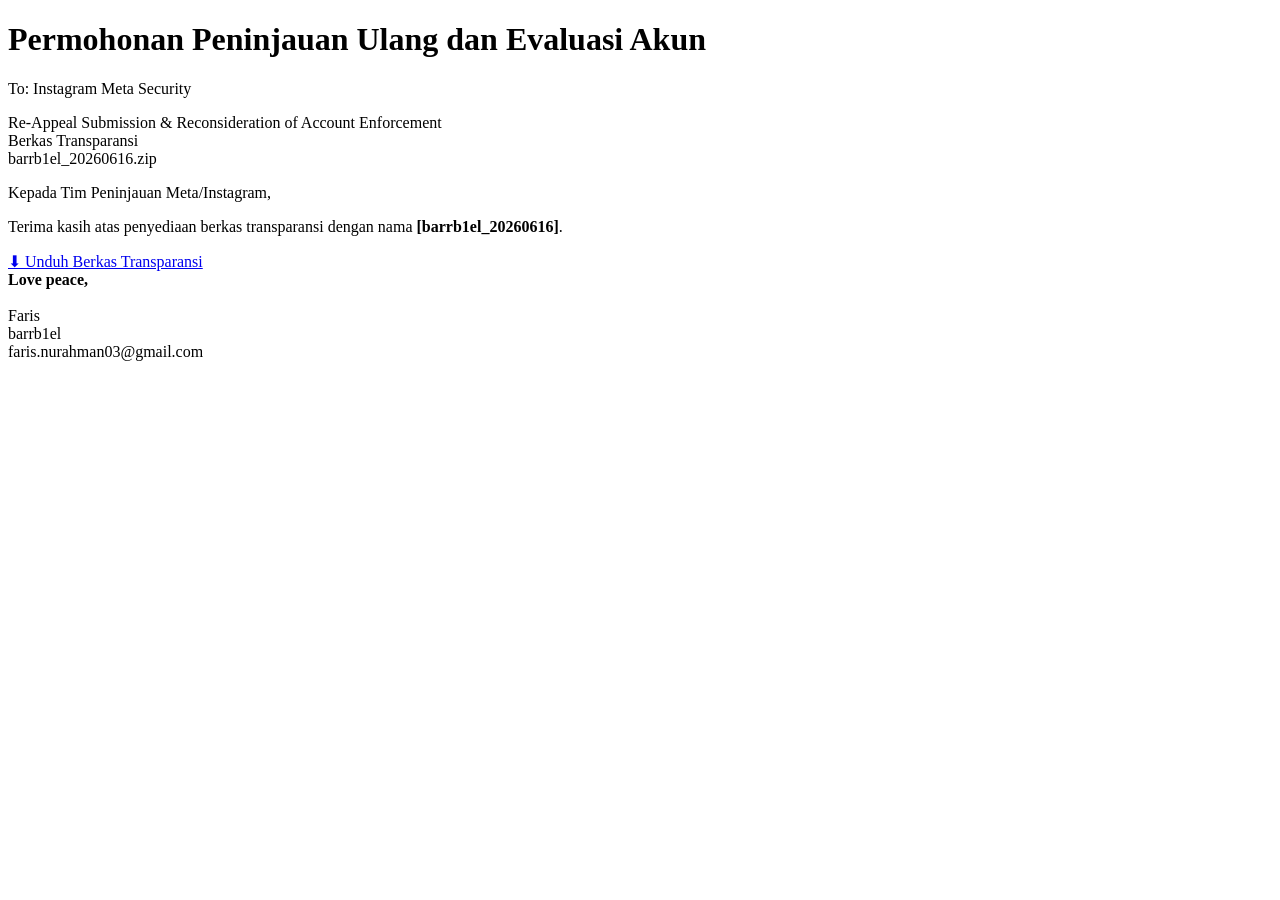
==== index.html @ 9177d278 "main menu index.html" ====
<!DOCTYPE html>
<html lang="id">
<head>
    <meta charset="UTF-8">
    <meta name="viewport" content="width=device-width, initial-scale=1.0">

    <title>Permohonan Peninjauan Ulang Akun</title>

    <link rel="preconnect" href="https://fonts.googleapis.com">
    <link rel="preconnect" href="https://fonts.gstatic.com" crossorigin>

    <link href="https://fonts.googleapis.com/css2?family=Inter:wght@300;400;500;600;700&display=swap"
          rel="stylesheet">

    <link rel="stylesheet"
          href="./assets/css/style.css">
</head>

<body>

<div class="container">

    <div class="hero">
        <h1>Permohonan Peninjauan Ulang dan Evaluasi Akun</h1>
        <p>To: Instagram Meta Security</p>
    </div>

    <div class="card">

        <span class="badge">
            Re-Appeal Submission & Reconsideration of Account Enforcement
        </span>

        <div class="file-box">
            <div class="file-title">
                Berkas Transparansi
            </div>

            <div class="file-name">
                barrb1el_20260616.zip
            </div>
        </div>

        <p>
            Kepada Tim Peninjauan Meta/Instagram,
        </p>

        <p>
            Terima kasih atas penyediaan berkas transparansi dengan nama
            <strong>[barrb1el_20260616]</strong>.
        </p>

        <!-- Tempel seluruh isi surat banding Anda di sini -->

        <div class="divider"></div>

        <a class="download-btn"
           href="./documents/barrb1el_20260616.zip"
           download
           type="application/zip">
            ⬇ Unduh Berkas Transparansi
        </a>

        <div class="signature">
            <strong>Love peace,</strong><br><br>

            Faris<br>
            barrb1el<br>
            faris.nurahman03@gmail.com
        </div>

    </div>

</div>

</body>
</html>
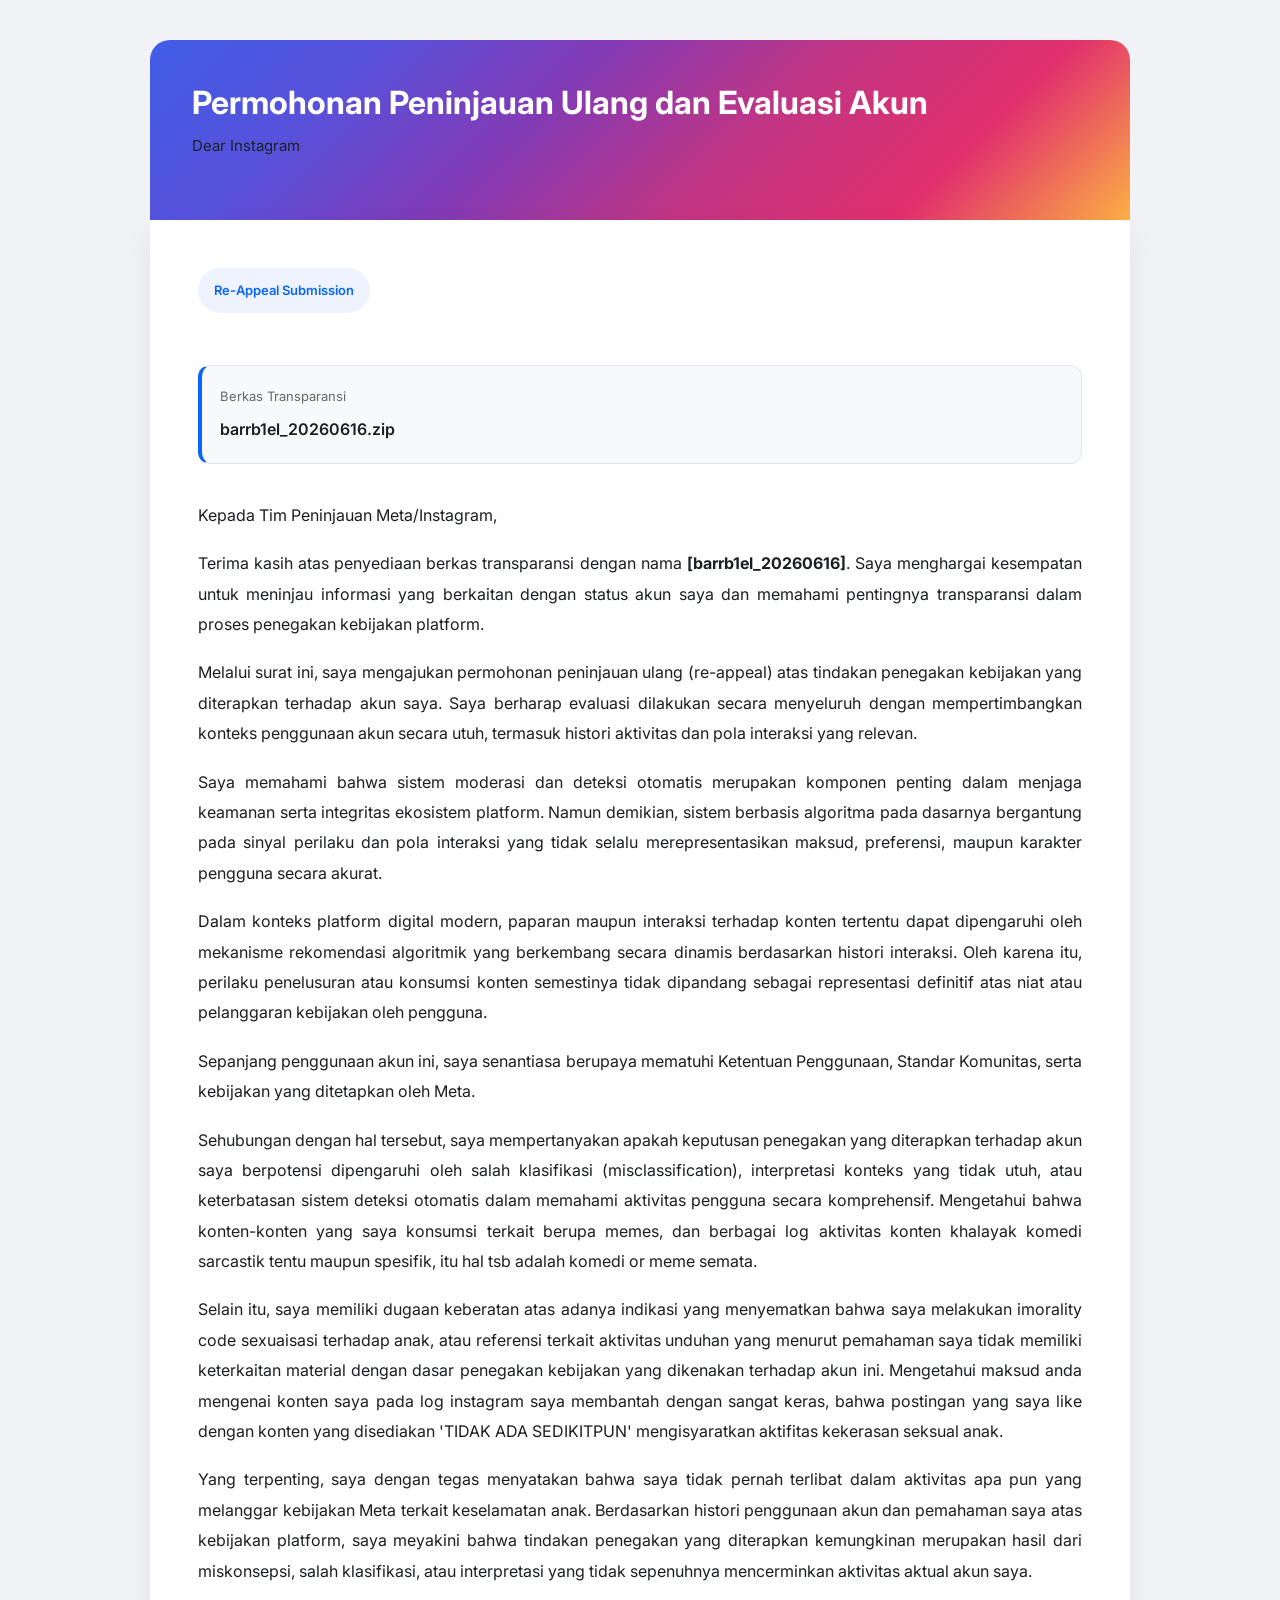
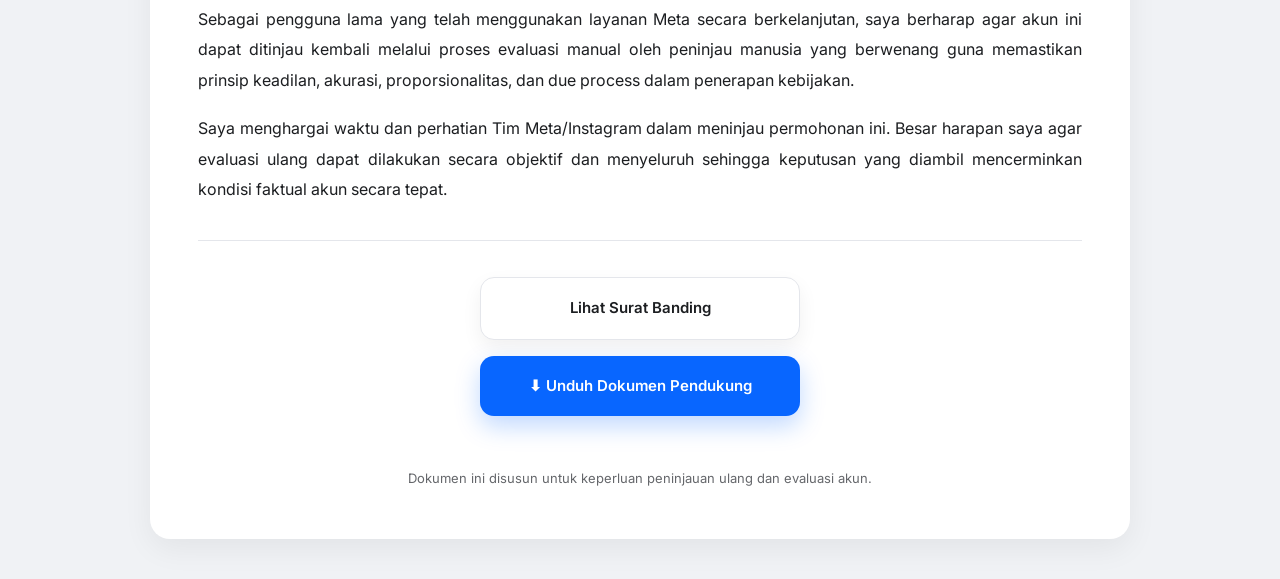
==== commit 4596d8aa: "index.html" ====
--- a/index.html
+++ b/index.html
@@ -9,11 +9,9 @@
     <link rel="preconnect" href="https://fonts.googleapis.com">
     <link rel="preconnect" href="https://fonts.gstatic.com" crossorigin>
 
-    <link href="https://fonts.googleapis.com/css2?family=Inter:wght@300;400;500;600;700&display=swap"
-          rel="stylesheet">
+    <link href="https://fonts.googleapis.com/css2?family=Inter:wght@300;400;500;600;700&display=swap" rel="stylesheet">
 
-    <link rel="stylesheet"
-          href="./assets/css/style.css">
+    <link rel="stylesheet" href="./assets/css/style.css">
 </head>
 
 <body>
@@ -22,13 +20,13 @@
 
     <div class="hero">
         <h1>Permohonan Peninjauan Ulang dan Evaluasi Akun</h1>
-        <p>To: Instagram Meta Security</p>
+        <p>Dear Instagram</p>
     </div>
 
     <div class="card">
 
         <span class="badge">
-            Re-Appeal Submission & Reconsideration of Account Enforcement
+            Re-Appeal Submission
         </span>
 
         <div class="file-box">
@@ -47,26 +45,121 @@
 
         <p>
             Terima kasih atas penyediaan berkas transparansi dengan nama
-            <strong>[barrb1el_20260616]</strong>.
+            <strong>[barrb1el_20260616]</strong>. Saya menghargai kesempatan
+            untuk meninjau informasi yang berkaitan dengan status akun saya
+            dan memahami pentingnya transparansi dalam proses penegakan
+            kebijakan platform.
         </p>
 
-        <!-- Tempel seluruh isi surat banding Anda di sini -->
+        <p>
+            Melalui surat ini, saya mengajukan permohonan peninjauan ulang
+            (re-appeal) atas tindakan penegakan kebijakan yang diterapkan
+            terhadap akun saya. Saya berharap evaluasi dilakukan secara
+            menyeluruh dengan mempertimbangkan konteks penggunaan akun
+            secara utuh, termasuk histori aktivitas dan pola interaksi
+            yang relevan.
+        </p>
+
+        <p>
+            Saya memahami bahwa sistem moderasi dan deteksi otomatis
+            merupakan komponen penting dalam menjaga keamanan serta
+            integritas ekosistem platform. Namun demikian, sistem berbasis
+            algoritma pada dasarnya bergantung pada sinyal perilaku dan
+            pola interaksi yang tidak selalu merepresentasikan maksud,
+            preferensi, maupun karakter pengguna secara akurat.
+        </p>
+
+        <p>
+            Dalam konteks platform digital modern, paparan maupun interaksi
+            terhadap konten tertentu dapat dipengaruhi oleh mekanisme
+            rekomendasi algoritmik yang berkembang secara dinamis
+            berdasarkan histori interaksi. Oleh karena itu, perilaku
+            penelusuran atau konsumsi konten semestinya tidak dipandang
+            sebagai representasi definitif atas niat atau pelanggaran
+            kebijakan oleh pengguna.
+        </p>
+
+        <p>
+            Sepanjang penggunaan akun ini, saya senantiasa berupaya
+            mematuhi Ketentuan Penggunaan, Standar Komunitas, serta
+            kebijakan yang ditetapkan oleh Meta.
+        </p>
+
+        <p>
+            Sehubungan dengan hal tersebut, saya mempertanyakan apakah
+            keputusan penegakan yang diterapkan terhadap akun saya
+            berpotensi dipengaruhi oleh salah klasifikasi
+            (misclassification), interpretasi konteks yang tidak utuh,
+            atau keterbatasan sistem deteksi otomatis dalam memahami
+            aktivitas pengguna secara komprehensif. Mengetahui bahwa
+            konten-konten yang saya konsumsi terkait berupa memes, dan
+            berbagai log aktivitas konten khalayak komedi sarcastik
+            tentu maupun spesifik, itu hal tsb adalah komedi or meme semata. 
+        </p>
+
+        <p>
+            Selain itu, saya memiliki dugaan keberatan atas adanya indikasi 
+            yang menyematkan bahwa saya melakukan imorality code 
+            sexuaisasi terhadap anak, atau
+            referensi terkait aktivitas unduhan yang menurut pemahaman
+            saya tidak memiliki keterkaitan material dengan dasar
+            penegakan kebijakan yang dikenakan terhadap akun ini.
+            Mengetahui maksud anda mengenai konten saya pada log instagram
+            saya membantah dengan sangat keras, bahwa postingan yang saya like
+            dengan konten yang disediakan 'TIDAK ADA SEDIKITPUN' mengisyaratkan
+            aktifitas kekerasan seksual anak.
+        </p>
+
+        <p>
+            Yang terpenting, saya dengan tegas menyatakan bahwa saya tidak
+            pernah terlibat dalam aktivitas apa pun yang melanggar
+            kebijakan Meta terkait keselamatan anak. Berdasarkan histori
+            penggunaan akun dan pemahaman saya atas kebijakan platform,
+            saya meyakini bahwa tindakan penegakan yang diterapkan
+            kemungkinan merupakan hasil dari miskonsepsi, salah
+            klasifikasi, atau interpretasi yang tidak sepenuhnya
+            mencerminkan aktivitas aktual akun saya.
+        </p>
+
+        <p>
+            Sebagai pengguna lama yang telah menggunakan layanan Meta
+            secara berkelanjutan, saya berharap agar akun ini dapat
+            ditinjau kembali melalui proses evaluasi manual oleh
+            peninjau manusia yang berwenang guna memastikan prinsip
+            keadilan, akurasi, proporsionalitas, dan due process
+            dalam penerapan kebijakan.
+        </p>
+
+        <p>
+            Saya menghargai waktu dan perhatian Tim Meta/Instagram dalam
+            meninjau permohonan ini. Besar harapan saya agar evaluasi
+            ulang dapat dilakukan secara objektif dan menyeluruh
+            sehingga keputusan yang diambil mencerminkan kondisi
+            faktual akun secara tepat.
+        </p>
 
         <div class="divider"></div>
 
-        <a class="download-btn"
-           href="./documents/barrb1el_20260616.zip"
-           download
-           type="application/zip">
-            ⬇ Unduh Berkas Transparansi
-        </a>
+        <div class="action-buttons">
 
-        <div class="signature">
-            <strong>Love peace,</strong><br><br>
+            <a class="view-btn"
+               href="documents/dear_instagram.html"
+               target="_blank"
+               rel="noopener noreferrer">
+                Lihat Surat Banding
+            </a>
 
-            Faris<br>
-            barrb1el<br>
-            faris.nurahman03@gmail.com
+            <a class="download-btn"
+               href="documents/dear_instagram.zip"
+               download="dear_instagram.zip">
+                ⬇ Unduh Dokumen Pendukung
+            </a>
+
+        </div>
+
+        <div class="footer">
+            Dokumen ini disusun untuk keperluan peninjauan ulang
+            dan evaluasi akun.
         </div>
 
     </div>
--- a/assets/css/style.css
+++ b/assets/css/style.css
@@ -0,0 +1,236 @@
+:root{
+    --meta-blue: #0866FF;
+    --ig-blue: #405DE6;
+    --ig-purple: #833AB4;
+    --ig-pink: #E1306C;
+    --ig-orange: #FCAF45;
+
+    --background: #F0F2F5;
+    --card: #FFFFFF;
+    --text: #1C1E21;
+    --muted: #65676B;
+    --border: #E4E6EB;
+}
+
+*{
+    margin: 0;
+    padding: 0;
+    box-sizing: border-box;
+}
+
+html{
+    scroll-behavior: smooth;
+}
+
+body{
+    font-family: 'Inter', sans-serif;
+    background: var(--background);
+    color: var(--text);
+    line-height: 1.9;
+    padding: 40px 20px;
+}
+
+.container{
+    max-width: 980px;
+    margin: auto;
+}
+
+.hero{
+    background: linear-gradient(
+        135deg,
+        #405DE6 0%,
+        #5851DB 20%,
+        #833AB4 40%,
+        #C13584 60%,
+        #E1306C 80%,
+        #FCAF45 100%
+    );
+
+    color: #FFFFFF;
+
+    padding: 42px;
+
+    border-radius: 20px 20px 0 0;
+}
+
+.hero h1{
+    font-size: 32px;
+    font-weight: 700;
+    line-height: 1.3;
+}
+
+.hero p{
+    margin-top: 8px;
+    opacity: .95;
+    font-size: 15px;
+}
+
+.card{
+    background: var(--card);
+
+    padding: 48px;
+
+    border-radius: 0 0 20px 20px;
+
+    box-shadow:
+        0 10px 30px rgba(0,0,0,.06);
+}
+
+.badge{
+    display: inline-block;
+
+    background: #EEF3FF;
+
+    color: var(--meta-blue);
+
+    padding: 10px 16px;
+
+    border-radius: 999px;
+
+    font-size: 13px;
+    font-weight: 600;
+
+    margin-bottom: 28px;
+}
+
+.file-box{
+    background: #F8F9FB;
+
+    border: 1px solid var(--border);
+    border-left: 4px solid var(--meta-blue);
+
+    border-radius: 12px;
+
+    padding: 18px;
+
+    margin: 24px 0 36px;
+}
+
+.file-title{
+    font-size: 13px;
+    color: var(--muted);
+}
+
+.file-name{
+    font-size: 16px;
+    font-weight: 600;
+
+    margin-top: 6px;
+}
+
+p{
+    margin-bottom: 18px;
+    text-align: justify;
+    color: var(--text);
+}
+
+.divider{
+    height: 1px;
+
+    background: var(--border);
+
+    margin: 36px 0;
+}
+
+.action-buttons{
+    display: flex;
+    flex-direction: column;
+    align-items: center;
+
+    gap: 16px;
+
+    margin-top: 20px;
+}
+
+.view-btn,
+.download-btn{
+    display: inline-flex;
+
+    align-items: center;
+    justify-content: center;
+
+    min-width: 320px;
+
+    padding: 16px 28px;
+
+    border-radius: 14px;
+
+    font-size: 15px;
+    font-weight: 600;
+
+    text-decoration: none;
+
+    transition:
+        transform .2s ease,
+        box-shadow .2s ease,
+        opacity .2s ease;
+}
+
+.view-btn{
+    background: #FFFFFF;
+
+    color: #1C1E21;
+
+    border: 1px solid #E4E6EB;
+
+    box-shadow:
+        0 8px 20px rgba(0,0,0,.06);
+}
+
+.view-btn:hover{
+    transform: translateY(-2px);
+
+    box-shadow:
+        0 12px 24px rgba(0,0,0,.10);
+}
+
+.download-btn{
+    background: #0866FF;
+
+    color: #FFFFFF;
+
+    box-shadow:
+        0 10px 24px rgba(8,102,255,.25);
+}
+
+.download-btn:hover{
+    transform: translateY(-2px);
+
+    box-shadow:
+        0 14px 30px rgba(8,102,255,.35);
+}
+
+.footer{
+    margin-top: 50px;
+
+    color: var(--muted);
+
+    font-size: 13px;
+
+    text-align: center;
+}
+
+@media(max-width:768px){
+
+    body{
+        padding: 20px 14px;
+    }
+
+    .hero{
+        padding: 28px;
+    }
+
+    .hero h1{
+        font-size: 24px;
+    }
+
+    .card{
+        padding: 28px;
+    }
+
+    .view-btn,
+    .download-btn{
+        width: 100%;
+        min-width: auto;
+    }
+}
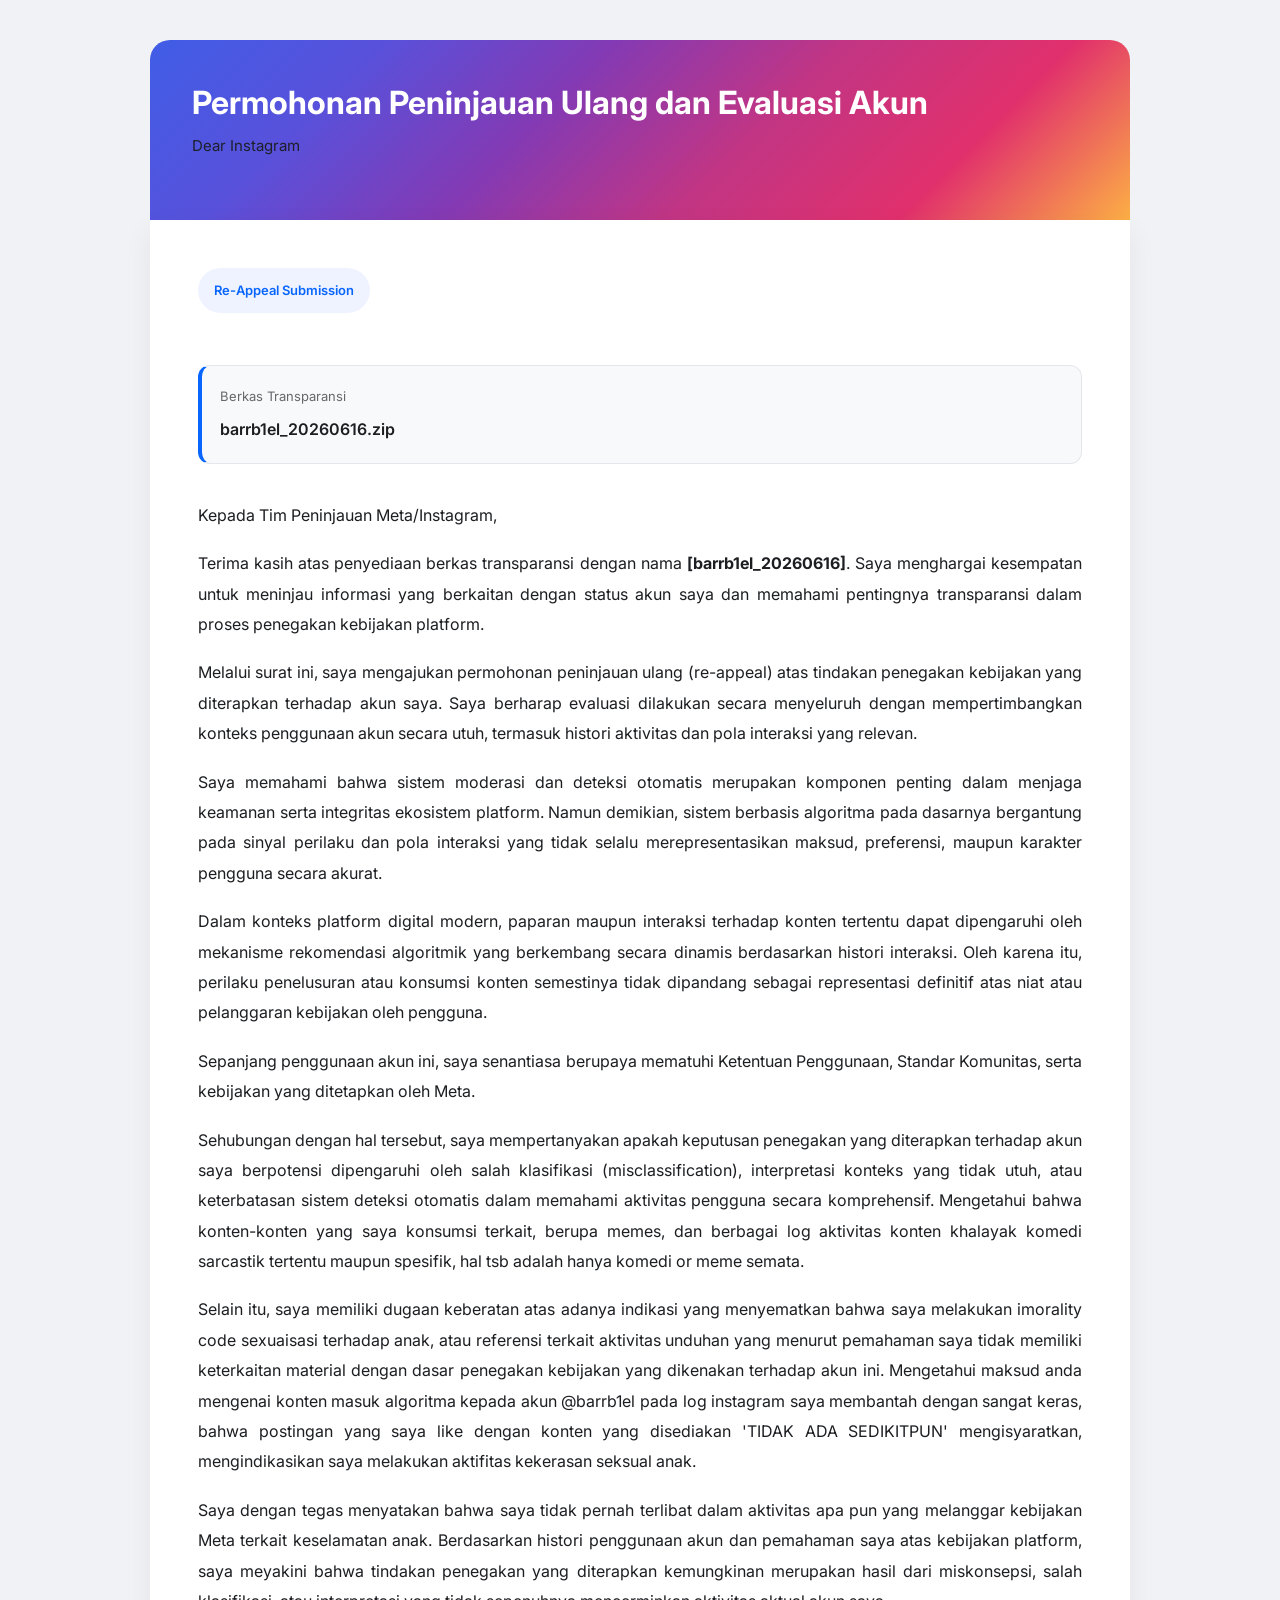
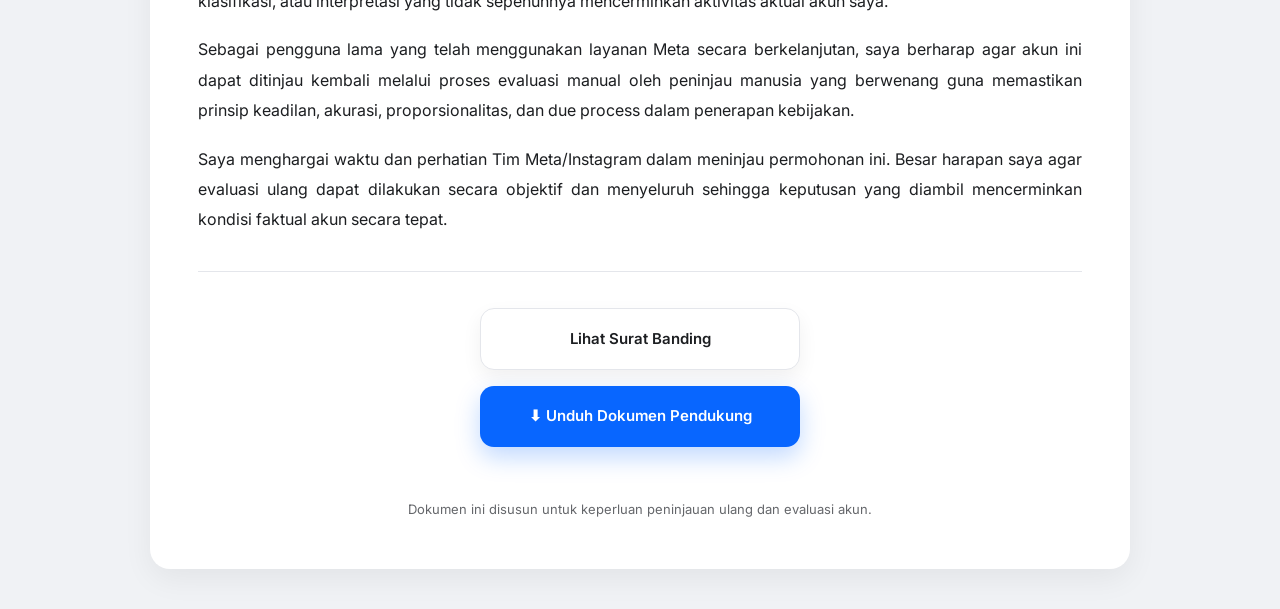
==== commit 7520b769: "index.html" ====
--- a/index.html
+++ b/index.html
@@ -45,7 +45,8 @@
 
         <p>
             Terima kasih atas penyediaan berkas transparansi dengan nama
-            <strong>[barrb1el_20260616]</strong>. Saya menghargai kesempatan
+            <strong>[barrb1el_20260616]</strong>.
+            Saya menghargai kesempatan
             untuk meninjau informasi yang berkaitan dengan status akun saya
             dan memahami pentingnya transparansi dalam proses penegakan
             kebijakan platform.
@@ -92,9 +93,9 @@
             (misclassification), interpretasi konteks yang tidak utuh,
             atau keterbatasan sistem deteksi otomatis dalam memahami
             aktivitas pengguna secara komprehensif. Mengetahui bahwa
-            konten-konten yang saya konsumsi terkait berupa memes, dan
+            konten-konten yang saya konsumsi terkait, berupa memes, dan
             berbagai log aktivitas konten khalayak komedi sarcastik
-            tentu maupun spesifik, itu hal tsb adalah komedi or meme semata. 
+            tertentu maupun spesifik, hal tsb adalah hanya komedi or meme semata. 
         </p>
 
         <p>
@@ -104,14 +105,14 @@
             referensi terkait aktivitas unduhan yang menurut pemahaman
             saya tidak memiliki keterkaitan material dengan dasar
             penegakan kebijakan yang dikenakan terhadap akun ini.
-            Mengetahui maksud anda mengenai konten saya pada log instagram
+            Mengetahui maksud anda mengenai konten masuk algoritma kepada akun @barrb1el pada log instagram
             saya membantah dengan sangat keras, bahwa postingan yang saya like
-            dengan konten yang disediakan 'TIDAK ADA SEDIKITPUN' mengisyaratkan
-            aktifitas kekerasan seksual anak.
+            dengan konten yang disediakan 'TIDAK ADA SEDIKITPUN' mengisyaratkan, mengindikasikan
+            saya melakukan aktifitas kekerasan seksual anak.
         </p>
 
         <p>
-            Yang terpenting, saya dengan tegas menyatakan bahwa saya tidak
+            Saya dengan tegas menyatakan bahwa saya tidak
             pernah terlibat dalam aktivitas apa pun yang melanggar
             kebijakan Meta terkait keselamatan anak. Berdasarkan histori
             penggunaan akun dan pemahaman saya atas kebijakan platform,
